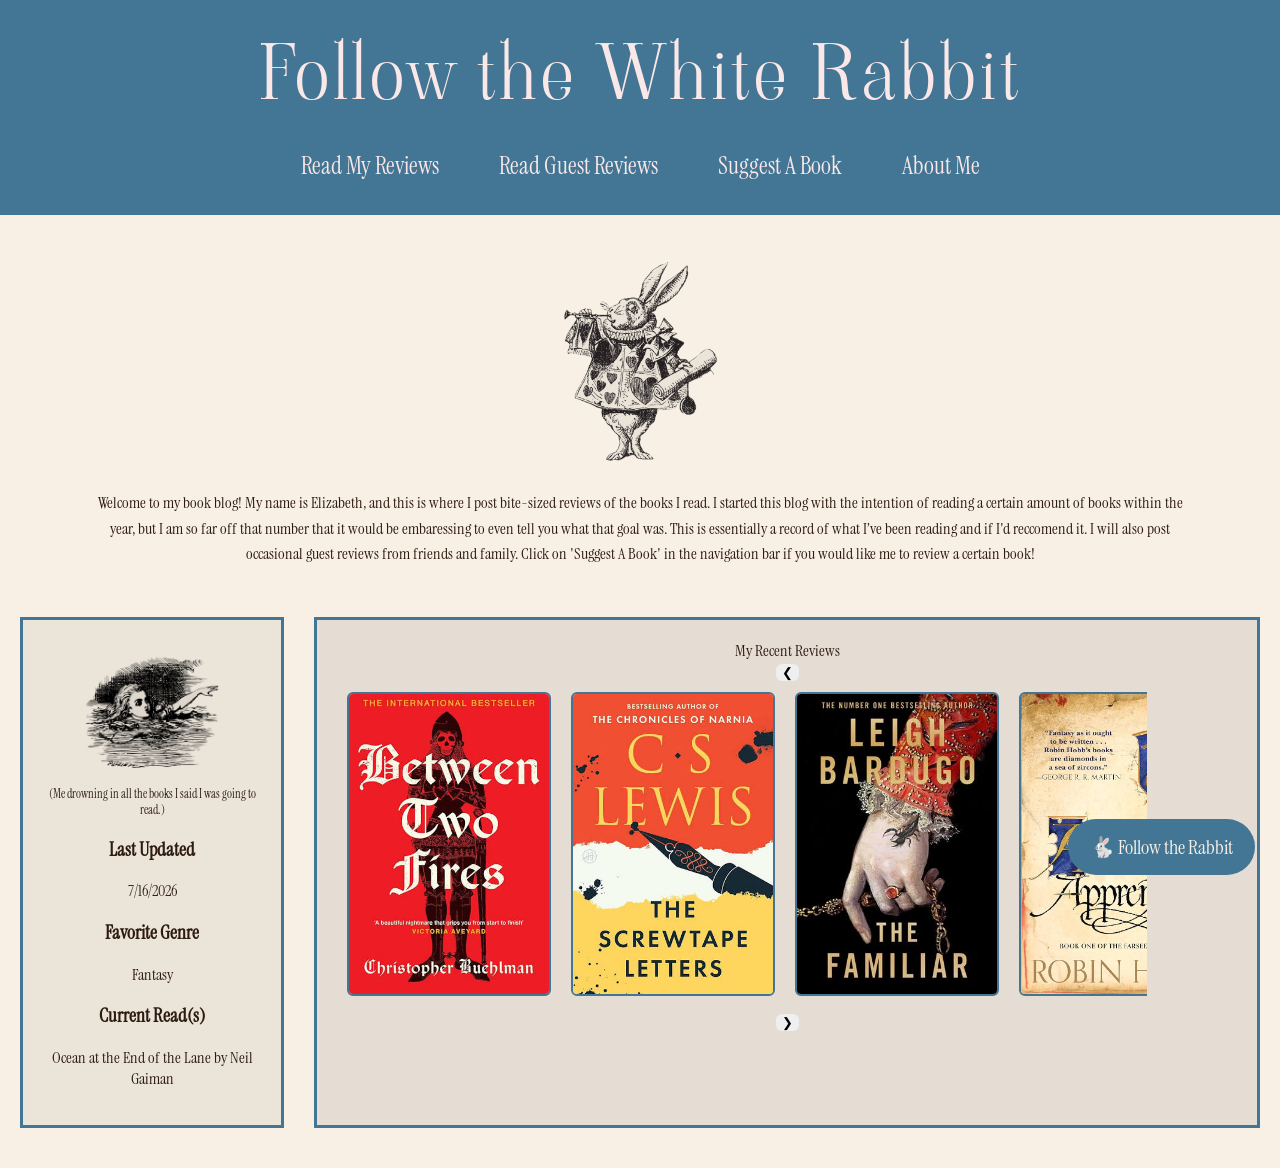
==== index.html @ 0cc5b64b "Update index.html" ====
<!DOCTYPE html>
<html>
<head>
    <meta charset="UTF-8">
    <meta name="viewport" content="width=device-width, initial-scale=1">
    <title>Follow the White Rabbit Book Blog</title>
    
    <meta name="description" content="Welcome to the book blog of Elizabeth Breen.">
</head>

<link rel="preconnect" href="https://fonts.googleapis.com">
<link rel="preconnect" href="https://fonts.gstatic.com" crossorigin>
<link href="https://fonts.googleapis.com/css2?family=Instrument+Serif:ital@0;1&family=Viaoda+Libre&display=swap" rel="stylesheet">

<link rel="stylesheet" href="base.css">

<body class="home">

<div class="nav">

  <div class="site-title">
    <a href="index.html">Follow the White Rabbit</a>
  </div>

    <div class="nav-links">
    <a href="readme.html">Read My Reviews</a>
   <a href="guestreviews.html">Read Guest Reviews</a>
    <a href="suggestmeabook.html">Suggest A Book</a>
    <a href="aboutme.html">About Me</a>
  </div>
</div>


<div class="hero"></div>

<div class="intro">

  <img src="rabbit.png"
       class="intro-img"
       alt="Illustration of the white rabbit from Alice in Wonderland">

  <div class="intro-text">
    Welcome to my book blog! My name is Elizabeth, and this is where I post bite-sized reviews of the books I read. I started this blog with the intention of reading a certain amount of books within the year, but I am so far off that number that it would be embaressing to even tell you what that goal was. This is essentially a record of what I’ve been reading and if I'd reccomend it. I will also post occasional guest reviews from friends and family. Click on 'Suggest A Book' in the navigation bar if you would like me to review a certain book!
  </div>

</div>

<div class="middle-section">

  <div class="stats">

    <div style="text-align:center; margin-bottom:18px;">
      <img src="drowning.png"
           style="width:140px; height:auto; display:block; margin:0 auto;"
           alt="Illustration Alice drowning in her tears.">
      <div style="font-size:12px; margin-top:6px;">
        (Me drowning in all the books I said I was going to read.)
      </div>
    </div>

    <h3>Last Updated</h3>
    <p>7/16/2026</p>
   
    <h3>Favorite Genre</h3>
    <p>Fantasy</p>

    <h3>Current Read(s)</h3>
    <p>Ocean at the End of the Lane by Neil Gaiman </p>

  </div>

  <div class="reviews-box">
    <div class="subtitle">My Recent Reviews</div>

    <div class="slider-wrapper">
      <button onclick="moveSlide(-1)" aria-label="Previous books">❮</button>

      <div class="slider" id="slider">

         <a href="readme.html#fires">
          <img src="fires.jpg"
               alt="Cover of Between Two Fires by Christopher Buehlman"
               class="book-img">
         </a>

         <a href="readme.html#screwtape">
          <img src="screwtape.jpg"
               alt="Cover of The Screwtape Letters"
               class="book-img">
        </a>

        <a href="readme.html#familiar">
          <img src="familiar.jpg"
               alt="Cover of The Familiar"
               class="book-img">
        </a>


        <a href="readme.html#assassins-apprentice">
          <img src="royalassasin.jpg"
               alt="Cover of The Assassin's Apprentice by Robin Hobb"
               class="book-img">
        </a>

        <a href="readme.html#vampire">
          <img src="vampire.jpg"
               alt="Cover of Interview with the Vampire by Anne Rice"
               class="book-img">
        </a>

      </div>

      <button onclick="moveSlide(1)" aria-label="Next books">❯</button>
    </div>

  </div>

</div>


<!-- Subscribe Bubble -->

<button class="subscribe-bubble" onclick="openSubscribe()">
  🐇 Follow the Rabbit
</button>


<!-- Subscribe Popup -->

<div class="subscribe-popup" id="subscribePopup">

  <div class="subscribe-box">

    <button class="close-subscribe" onclick="closeSubscribe()">×</button>

    <h2>🐇 Follow the Rabbit</h2>

    <p>
      Get notified whenever I post a new book review!
    </p>

    <iframe 
      src="https://docs.google.com/forms/d/e/1FAIpQLSfNiiZLzaksm9OSUZMs3XW9NOYXFJy5jK-j0yzooBdLRs700Q/viewform?embedded=true" 
      width="100%"
      height="453"
      frameborder="0"
      marginheight="0"
      marginwidth="0">
      Loading…
    </iframe>

  </div>

</div>


<script>

function moveSlide(direction) {
  const slider = document.getElementById("slider");

  if (direction === 1) {
    slider.appendChild(slider.firstElementChild);
  } else {
    slider.insertBefore(slider.lastElementChild, slider.firstElementChild);
  }
}


function openSubscribe() {
  document.getElementById("subscribePopup").style.display = "flex";
}


function closeSubscribe() {
  document.getElementById("subscribePopup").style.display = "none";
}

</script>


</body>
</html>
---- base.css ----
/* base */

body {
  cursor: url('path-to-your-cursor.png'), auto;
  background-color: rgb(248, 240, 229);
  font-family: "Instrument Serif", serif;
  color: rgb(46, 27, 16);
  margin: 0;
  padding: 0;
}

button {
  cursor: pointer;
  border: none;
  border-radius: 6px;
}

/* nav */
.nav {
  background-color: rgb(66, 118, 148);
  padding: 20px 10px;
  display: flex;
  flex-direction: column;
  align-items: center;
}

.site-title a {
  font-family: "Viaoda Libre", serif;
  color: rgb(250, 231, 231);
  text-decoration: none;
  font-size: 75px;
  letter-spacing: 3px;
  text-align: center;
}

.site-title a:hover {
  text-decoration: underline;
}

.nav-links {
  display: flex;
  justify-content: center;
  flex-wrap: wrap;
  margin-top: 10px;
}

.nav-links a {
  color: rgb(250, 231, 231);
  text-decoration: none;
  padding: 14px 20px;
  margin: 0 10px;
  font-size: 24px;
  border-radius: 4px;
}

.nav-links a:hover {
  background-color: rgb(223, 201, 230);
}

/* nav for mobile size */

@media screen and (max-width: 768px) {

  .site-title {
    width: 100%;
    text-align: center;
  }

  .site-title a {
    display: block;
    width: 100%;
    text-align: center;
    font-size: 36px;
    line-height: 1.1;
  }

  .nav-links {
    display: flex;
    flex-wrap: wrap;
    justify-content: center;
    gap: 8px;
    margin-top: 10px;
  }

  .nav-links a {
    font-size: 18px;
    padding: 10px 12px;
    margin: 0;
  }

}

/* homepage stuff */

.home .hero {
  text-align: center;
  padding: 10px 20px 0;
}

.home .hero-title {
  font-size: 30px;
  margin: 0;
}

.home .hero-image img { 
  width: 100%; 
  max-width: 1000px; 
  height: auto; 
  object-fit: cover; 
  border-radius: 12px; 
}

.home .intro {
  max-width: 85%;
  margin: 5px auto 0;
  display: flex;
  flex-direction: column;
  align-items: center;
  text-align: center;
  line-height: 1.6;
  padding: 10px;
}

.home .intro-img {
  width: 170px;
  height: auto;
  margin-top: 10px;
}

.home .middle-section {
  max-width: 1300px;
  margin: 40px auto;
  display: flex;
  gap: 30px;
  align-items: stretch;
  padding: 0 20px;
}

.home .stats,
.home .reviews-box {
  border: 3px solid rgb(66, 118, 148);
  padding: 20px;
  text-align: center;
}

.home .stats {
  flex: 0.8;
  background-color: rgba(0,0,0,0.05);
}

.home .reviews-box {
  flex: 2.2;
  background-color: rgba(0,0,0,0.08);
}

.home .review-image {
  flex: 0.6;
  display: flex;
  justify-content: center;
  align-items: center;
}

.home .slider {
  display: flex;
  width: 90%;
  max-width: 900px;
  overflow: hidden;
}

.home .slider img {
  width: 200px;
  height: 300px;
  object-fit: cover;
  margin: 10px;
  border-radius: 6px;
  border: 2px solid rgb(66, 118, 148);
}

@media screen and (max-width: 768px) {
  .home .hero-title {
    font-size: 28px;
  }

  .home .hero-image img {
    width: 100%;
  }

  .home .middle-section {
    flex-direction: column;
  }

  .home .review-image {
    display: none;
  }

  .home .slider {
    overflow-x: auto;
    width: 100%;
  }

  .home .slider img {
    width: 160px;
    height: 220px;
  }
}

/* review page stuff */

.reviews .page-title {
  display: flex;
  justify-content: center;
  font-size: 48px;
  margin: 20px 0;
}

.reviews .top-image {
  display: block;
  margin: 5px auto 10px auto;
  width: 200px;
  max-width: 80%;
  height: auto;
}

.reviews .container {
  max-width: 800px;
  margin: auto;
  padding: 20px;
}

.reviews .post {
  margin-bottom: 15px;
}

.reviews .toggle {
  width: 100%;
  background-color: rgb(66, 118, 148);
  color: rgb(248, 240, 229);
  padding: 15px;
  font-size: 22px;
  text-align: left;
  font-family: "Instrument Serif", serif;
  border-radius: 6px;
}

.reviews .toggle:hover {
  background-color: rgb(223, 201, 230);
}

.reviews .content-wrapper {
  display: none;
  gap: 15px;
  padding: 15px;
  border: 2px solid rgb(49, 32, 13);
  background-color: rgba(0,0,0,0.05);
}

.reviews .content-wrapper.open {
  display: flex;
}

.reviews .book-img {
    width: 120px;
    align-self: center;
  }

.reviews .content {
  font-size: 18px;
  line-height: 1.6;
}

@media screen and (max-width: 768px) {
  .reviews .page-title {
    font-size: 32px;
  }

  .reviews .content-wrapper.open {
    flex-direction: column-reverse;
  }

  .reviews .content {
    font-size: 16px;
  }

  .reviews .book-img {
    width: 100px;
  }
}

/* guest reviews */

.guest-reviews {
  margin: 0;
  padding: 0;
}

.guest-reviews .page-title {
  width: 100%;
  text-align: center;
  font-size: 48px;
  margin: 10px 0 2px 0;
}

.guest-reviews .container {
  max-width: 800px;
  margin: auto;
  padding: 20px;
}

.guest-reviews .post {
  margin-bottom: 15px;
}

.guest-reviews .top-image {
  display: block;
  margin: 10px auto 20px auto;
  width: 300px;
  max-width: 80%;
  height: auto;
}

.guest-reviews .toggle {
  width: 100%;
  background-color: rgb(66, 118, 148);
  color: rgb(248, 240, 229);
  padding: 15px;
  font-size: 22px;
  text-align: left;
  cursor: pointer;
  font-family: "Instrument Serif", serif;
  border: none;
  border-radius: 6px;
}

.guest-reviews .toggle:hover {
  background-color: rgb(223, 201, 230);
}

.guest-reviews .content-wrapper {
  display: none;
  flex-direction: column;
  align-items: center;
  padding: 10px;
  border: 2px solid rgb(66, 118, 148);
  background-color: rgba(0,0,0,0.05);
  gap: 8px;
}

.guest-reviews .content-wrapper.open {
  display: flex;
}

.guest-reviews .book-img {
  width: 90px;
  height: auto;
  display: block;
  margin: 0;
  border: 2px solid rgb(49, 32, 13);
}

.guest-reviews .content {
  font-size: 18px;
  line-height: 1.6;
  text-align: left;
}

@media screen and (max-width: 768px) {
  .guest-reviews .page-title {
    font-size: 32px;
  }

  .guest-reviews .toggle {
    font-size: 18px;
    padding: 12px;
  }

  .guest-reviews .content {
    font-size: 16px;
  }

  .guest-reviews .book-img {
    width: 80px;
  }
}

/* suggest */

.suggest .suggest-form {
  max-width: 500px;
  margin: 40px auto;
  display: flex;
  flex-direction: column;
  gap: 12px;
}

.suggest .suggest-form input,
.suggest .suggest-form textarea {
  padding: 12px;
  font-size: 18px;
  border: 2px solid rgb(66, 118, 148);
  border-radius: 6px;
  font-family: "Instrument Serif", serif;
}

.suggest .suggest-form button {
  padding: 12px;
  font-size: 18px;
  background-color:rgb(66, 118, 148);
  color: rgb(248, 240, 229);
}

.suggest .suggest-form button:hover {
  background-color: rgb(223, 201, 230);
}

/* about */

.about .page-title {
  text-align: center;
  font-size: 48px;
}

.about .about-container {
  max-width: 1400px;
  margin: auto;
  padding: 20px;
  display: flex;
  gap: 20px;
}

.about .about-left {
  flex: 1;
  font-size: 30px;
  line-height: 1.6;
}

.about .about-right {
  flex: 1;
  display: flex;
  flex-direction: column;
  align-items: center;
}

.about .about-img {
  max-width: 300px;
  border: 2px solid rgb(66, 118, 148);
}

.about .socials {
  display: flex;
  justify-content: flex-end;
  gap: 20px;
  margin: 15px 0;
}

.about .socials a {
  color: rgb(66, 118, 148);
  text-decoration: none;
}

.about .socials a:hover {
  color: rgb(119, 35, 35);
}

@media screen and (max-width: 768px) {
  .about .about-container {
    flex-direction: column;
  }

  .about .about-left {
    font-size: 18px;
  }

  .about .page-title {
    font-size: 32px;
  }
}

/* subscribe bubble */

.subscribe-bubble {
  position: fixed;
  bottom: 25px;
  right: 25px;
  background-color: rgb(66, 118, 148);
  color: rgb(248, 240, 229);
  padding: 15px 22px;
  font-family: "Instrument Serif", serif;
  font-size: 20px;
  border-radius: 30px;
  z-index: 1000;
}

.subscribe-bubble:hover {
  background-color: rgb(223, 201, 230);
}


/* subscribe popup */

.subscribe-popup {
  display: none;
  position: fixed;
  inset: 0;
  background-color: rgba(46, 27, 16, 0.45);
  justify-content: center;
  align-items: center;
  z-index: 999;
}


.subscribe-box {
  position: relative;
  background-color: rgb(248, 240, 229);
  border: 3px solid rgb(66, 118, 148);
  border-radius: 12px;
  padding: 20px;
  width: 90%;
  max-width: 520px;
  text-align: center;
}


.subscribe-box h2 {
  font-family: "Viaoda Libre", serif;
  font-size: 32px;
  margin-top: 0;
}


.close-subscribe {
  position: absolute;
  top: 8px;
  right: 12px;
  background: none;
  font-size: 30px;
  color: rgb(46, 27, 16);
}


@media screen and (max-width: 768px) {

  .subscribe-bubble {
    bottom: 15px;
    right: 15px;
    font-size: 16px;
    padding: 12px 16px;
  }

  .subscribe-box {
    width: 95%;
    padding: 15px;
  }

}
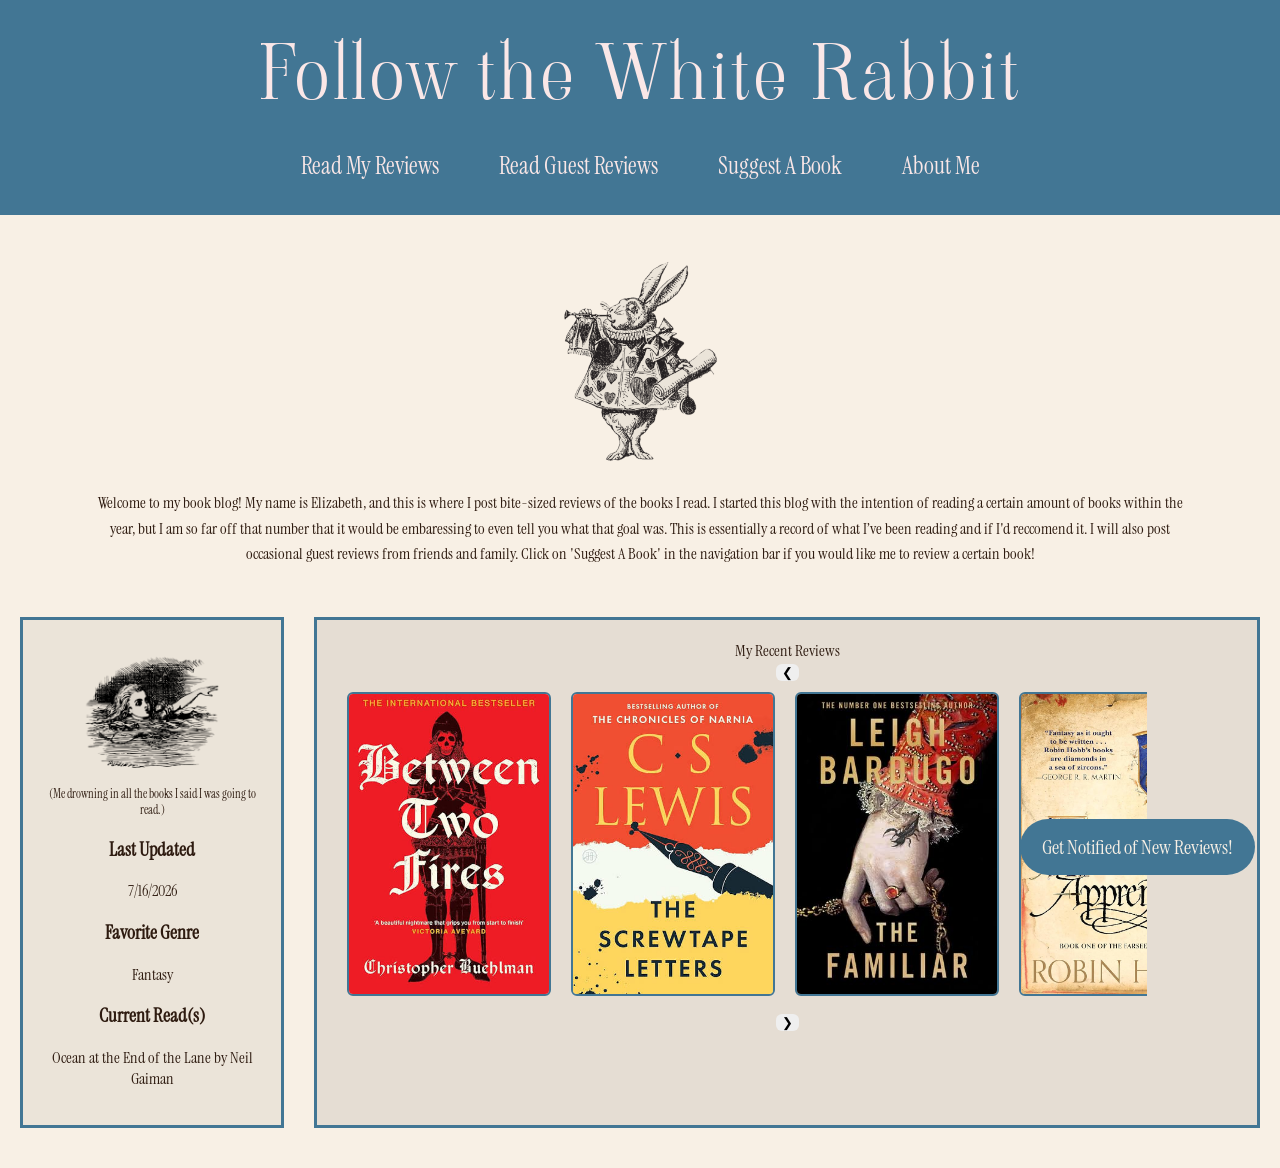
==== commit 9463e8f6: "Update index.html" ====
--- a/index.html
+++ b/index.html
@@ -13,6 +13,7 @@
 <link href="https://fonts.googleapis.com/css2?family=Instrument+Serif:ital@0;1&family=Viaoda+Libre&display=swap" rel="stylesheet">
 
 <link rel="stylesheet" href="base.css">
+</head>
 
 <body class="home">
 
@@ -22,16 +23,18 @@
     <a href="index.html">Follow the White Rabbit</a>
   </div>
 
-    <div class="nav-links">
+  <div class="nav-links">
     <a href="readme.html">Read My Reviews</a>
-   <a href="guestreviews.html">Read Guest Reviews</a>
+    <a href="guestreviews.html">Read Guest Reviews</a>
     <a href="suggestmeabook.html">Suggest A Book</a>
     <a href="aboutme.html">About Me</a>
   </div>
+
 </div>
 
 
 <div class="hero"></div>
+
 
 <div class="intro">
 
@@ -45,6 +48,7 @@
 
 </div>
 
+
 <div class="middle-section">
 
   <div class="stats">
@@ -53,9 +57,11 @@
       <img src="drowning.png"
            style="width:140px; height:auto; display:block; margin:0 auto;"
            alt="Illustration Alice drowning in her tears.">
+
       <div style="font-size:12px; margin-top:6px;">
         (Me drowning in all the books I said I was going to read.)
       </div>
+
     </div>
 
     <h3>Last Updated</h3>
@@ -69,21 +75,24 @@
 
   </div>
 
+
   <div class="reviews-box">
+
     <div class="subtitle">My Recent Reviews</div>
 
     <div class="slider-wrapper">
+
       <button onclick="moveSlide(-1)" aria-label="Previous books">❮</button>
 
       <div class="slider" id="slider">
 
-         <a href="readme.html#fires">
+        <a href="readme.html#fires">
           <img src="fires.jpg"
                alt="Cover of Between Two Fires by Christopher Buehlman"
                class="book-img">
-         </a>
+        </a>
 
-         <a href="readme.html#screwtape">
+        <a href="readme.html#screwtape">
           <img src="screwtape.jpg"
                alt="Cover of The Screwtape Letters"
                class="book-img">
@@ -94,7 +103,6 @@
                alt="Cover of The Familiar"
                class="book-img">
         </a>
-
 
         <a href="readme.html#assassins-apprentice">
           <img src="royalassasin.jpg"
@@ -111,17 +119,16 @@
       </div>
 
       <button onclick="moveSlide(1)" aria-label="Next books">❯</button>
+
     </div>
 
   </div>
 
-</div>
-
-
-<!-- Subscribe Bubble -->
+</div> 
+    <!-- Subscribe Bubble -->
 
 <button class="subscribe-bubble" onclick="openSubscribe()">
-  🐇 Follow the Rabbit
+  Get Notified of New Reviews!
 </button>
 
 
@@ -132,8 +139,6 @@
   <div class="subscribe-box">
 
     <button class="close-subscribe" onclick="closeSubscribe()">×</button>
-
-    <h2>🐇 Follow the Rabbit</h2>
 
     <p>
       Get notified whenever I post a new book review!
@@ -152,6 +157,7 @@
   </div>
 
 </div>
+
 
 
 <script>
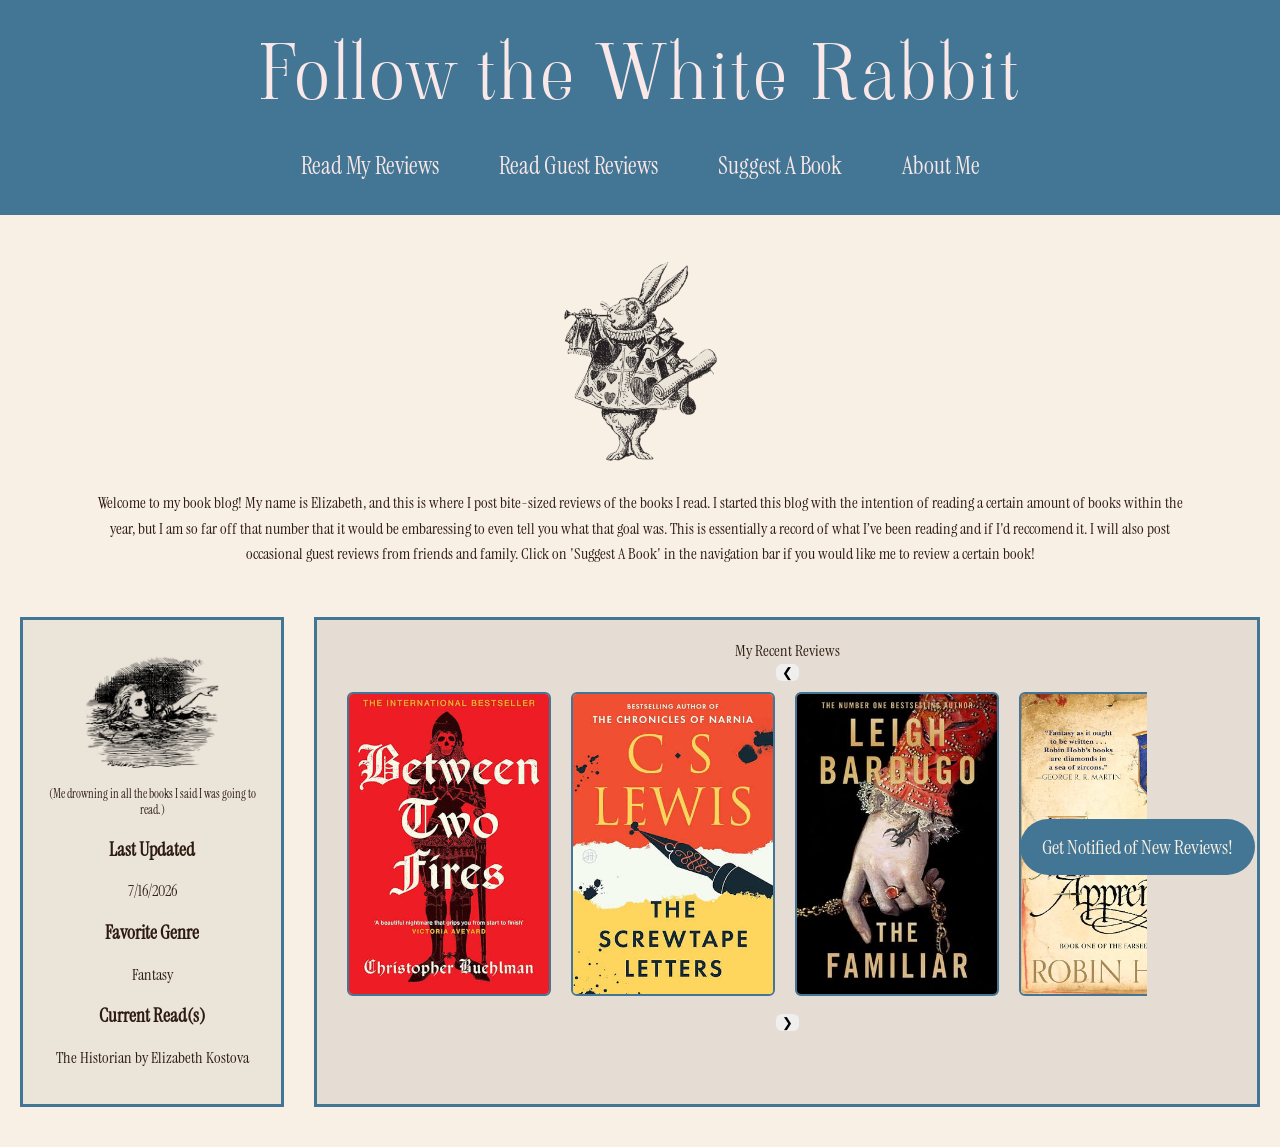
==== commit 592743c9: "Update index.html" ====
--- a/index.html
+++ b/index.html
@@ -71,7 +71,7 @@
     <p>Fantasy</p>
 
     <h3>Current Read(s)</h3>
-    <p>Ocean at the End of the Lane by Neil Gaiman </p>
+    <p>The Historian by Elizabeth Kostova</p>
 
   </div>
 
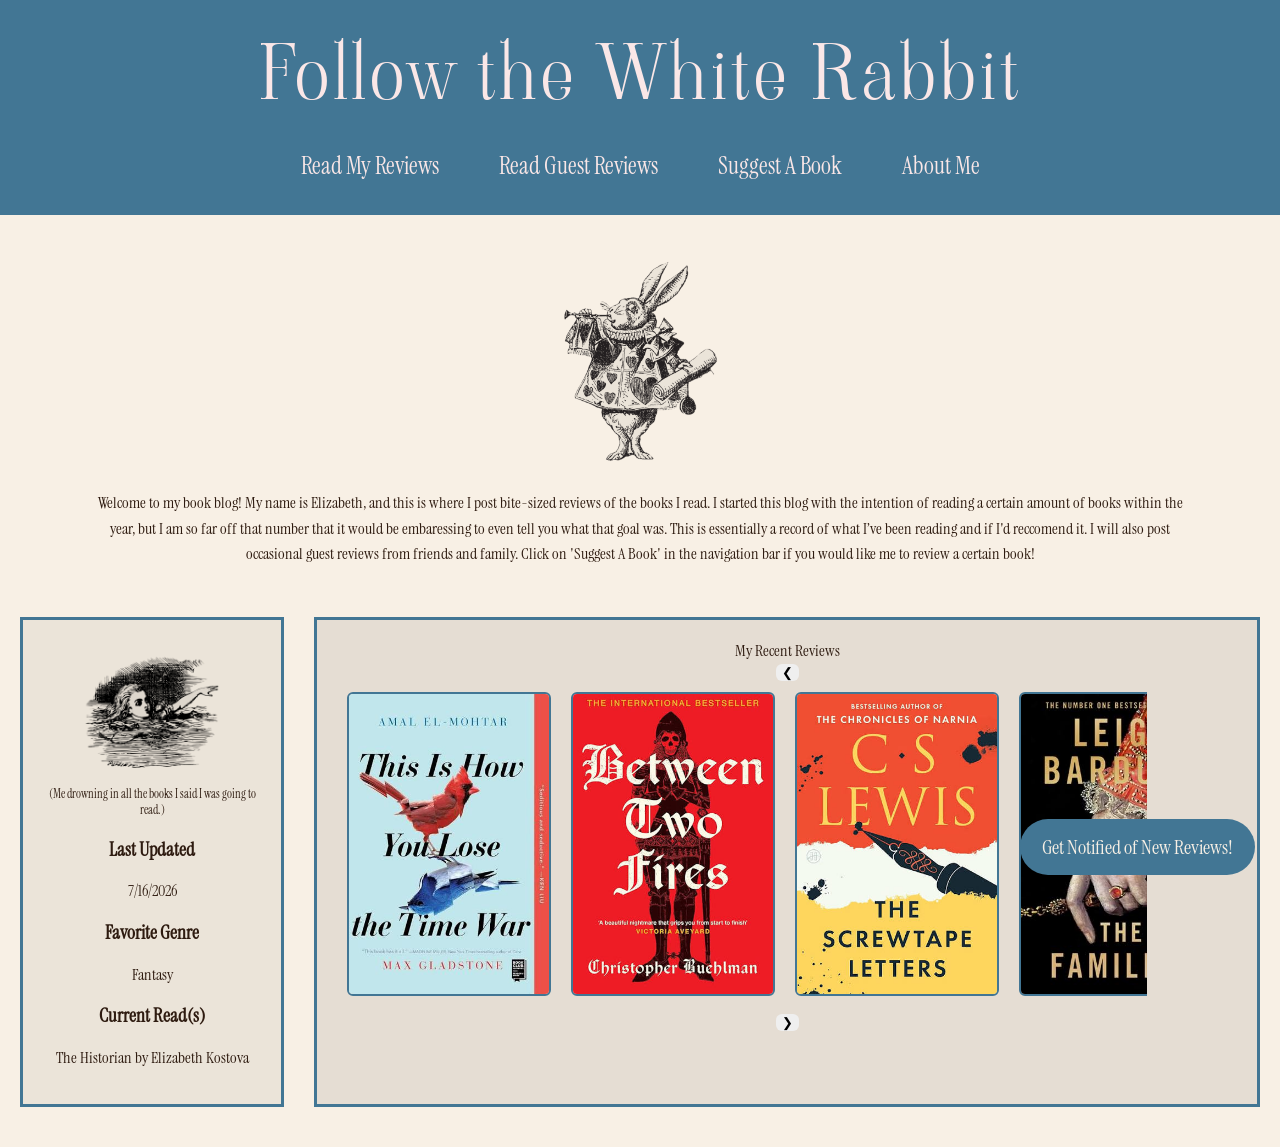
==== commit ab2d64ac: "Update index.html" ====
--- a/index.html
+++ b/index.html
@@ -86,7 +86,13 @@
 
       <div class="slider" id="slider">
 
-        <a href="readme.html#fires">
+       <a href="readme.html#timewar">
+          <img src="timewar.jpg"
+               alt="Cover of This is How You Lose the Time War"
+               class="book-img">
+        </a>
+
+          <a href="readme.html#fires">
           <img src="fires.jpg"
                alt="Cover of Between Two Fires by Christopher Buehlman"
                class="book-img">
@@ -107,12 +113,6 @@
         <a href="readme.html#assassins-apprentice">
           <img src="royalassasin.jpg"
                alt="Cover of The Assassin's Apprentice by Robin Hobb"
-               class="book-img">
-        </a>
-
-        <a href="readme.html#vampire">
-          <img src="vampire.jpg"
-               alt="Cover of Interview with the Vampire by Anne Rice"
                class="book-img">
         </a>
 
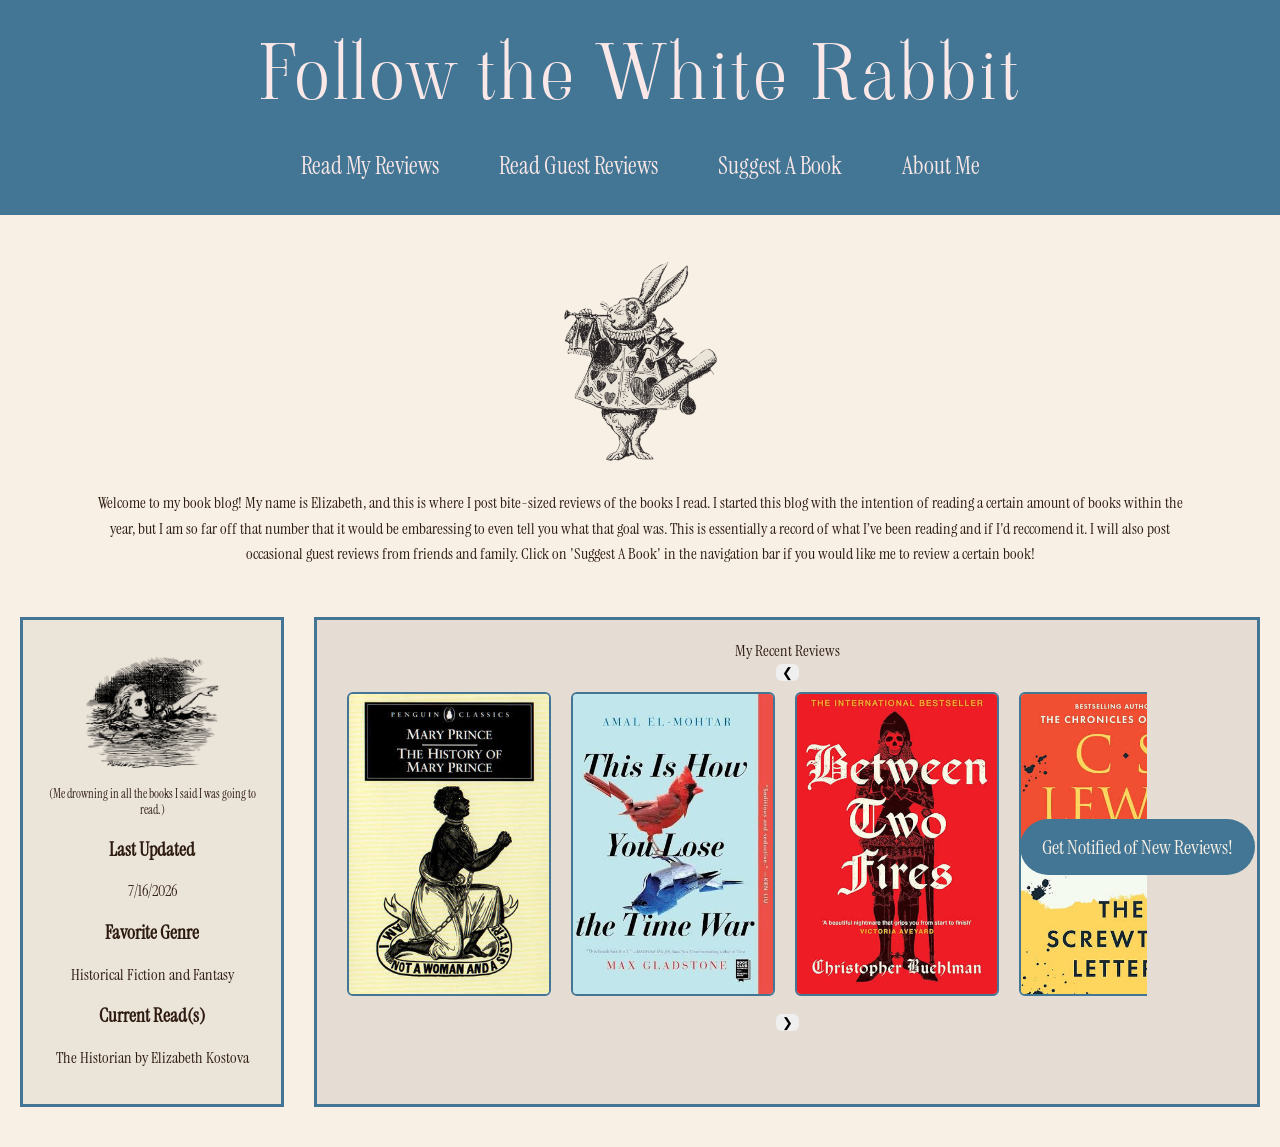
==== commit f9c92df2: "Update index.html" ====
--- a/index.html
+++ b/index.html
@@ -68,7 +68,7 @@
     <p>7/16/2026</p>
    
     <h3>Favorite Genre</h3>
-    <p>Fantasy</p>
+    <p>Historical Fiction and Fantasy</p>
 
     <h3>Current Read(s)</h3>
     <p>The Historian by Elizabeth Kostova</p>
@@ -86,6 +86,12 @@
 
       <div class="slider" id="slider">
 
+ <a href="readme.html#maryprince">
+          <img src="maryprince.jpg"
+               alt="Cover of The History of Mary Prince"
+               class="book-img">
+        </a>
+          
        <a href="readme.html#timewar">
           <img src="timewar.jpg"
                alt="Cover of This is How You Lose the Time War"
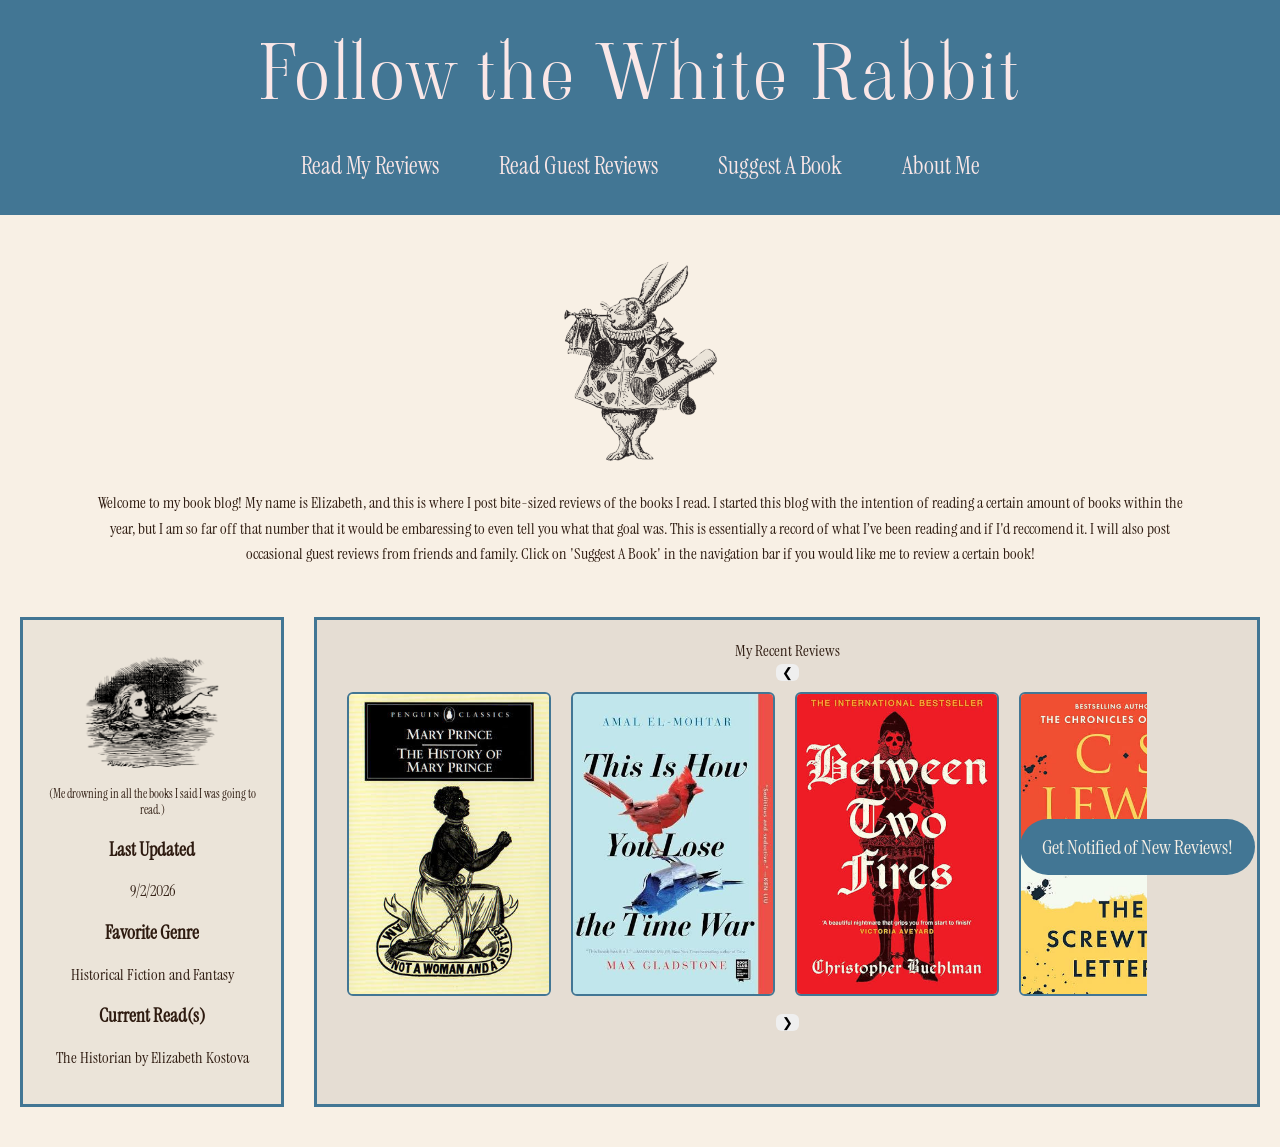
==== commit 6074e3ba: "Update index.html" ====
--- a/index.html
+++ b/index.html
@@ -65,7 +65,7 @@
     </div>
 
     <h3>Last Updated</h3>
-    <p>7/16/2026</p>
+    <p>9/2/2026</p>
    
     <h3>Favorite Genre</h3>
     <p>Historical Fiction and Fantasy</p>
